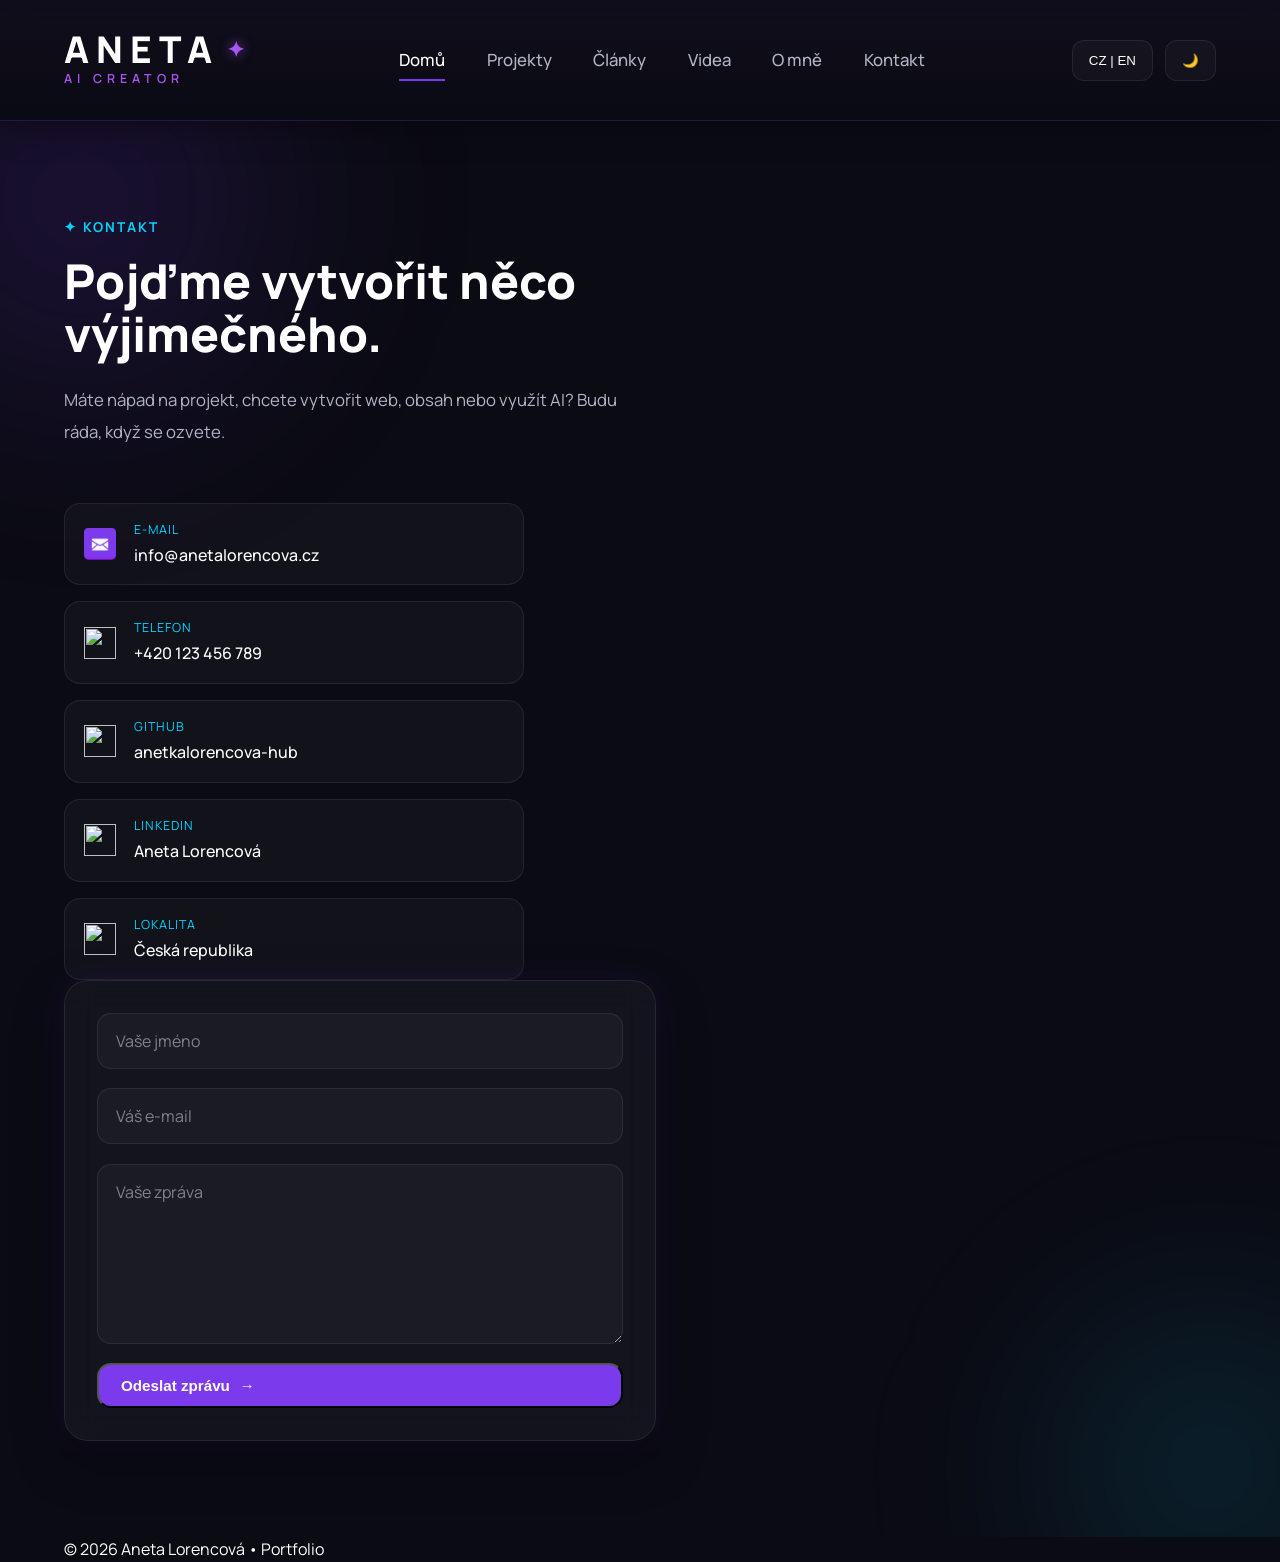
==== contact.html @ abfea2eb "o mně 1 verze" ====
<!DOCTYPE html>
<html lang="cs">

<head>

    <!-- =====================================
         ZÁKLADNÍ NASTAVENÍ STRÁNKY
    ====================================== -->

    <meta charset="UTF-8">
    <meta name="viewport" content="width=device-width, initial-scale=1.0">

    <title>Kontakt | Aneta Lorencová</title>

    <!-- =====================================
         CSS
    ====================================== -->

<!-- =========================
         GOOGLE FONTS
    ========================= -->

    <link rel="preconnect" href="https://fonts.googleapis.com">

    <link rel="preconnect"
        href="https://fonts.gstatic.com"
        crossorigin>

    <link href="https://fonts.googleapis.com/css2?family=Manrope:wght@200..800&display=swap"
        rel="stylesheet">

    <link rel="stylesheet" href="css/style.css">

</head>

<body>

<!-- =========================
         HEADER
    ========================= -->

    <header class="header">

        <div class="container">

            <!-- Logo (název + malý podnadpis "AI CREATOR") -->

            <a href="index.html" class="logo">

                <span class="logo-name">
                    ANETA
                    <span class="logo-star">✦</span>
                </span>

                <span class="logo-sub">AI CREATOR</span>

            </a>

            <!-- Navigace -->

            <nav class="navigation">

                <a href="index.html" class="active">Domů</a>
                <a href="projekty.html">Projekty</a>
                <a href="clanky.html">Články</a>
                <a href="videa.html">Videa</a>
                <a href="o-mne.html">O mně</a>
                <a href="contact.html">Kontakt</a>

            </nav>

            <!-- Pravá část headeru -->

            <div class="header-right">

                <button class="language-button">
                    CZ | EN
                </button>

                <button
                    class="theme-button"
                    aria-label="Přepnout barevný režim">

                    🌙

                </button>

                <!-- Ikona menu – viditelná JEN na mobilu (řeší mobile.css) -->
                <button class="menu-button" aria-label="Menu">
                    <img src="images/icons/menu.png" alt="Menu">
                </button>

            </div>

        </div>

    </header>

<!-- =====================================
     HLAVNÍ OBSAH
====================================== -->

<main>

    <section class="contact">

        <div class="container">

            <div class="contact-container">

                <!-- LEVÁ ČÁST -->

                <div class="contact-content">

                    <span class="section-label">✦ Kontakt</span>

                    <h2 class="section-title">
                        Pojďme vytvořit něco výjimečného.
                    </h2>

                    <p>
                        Máte nápad na projekt, chcete vytvořit web,
                        obsah nebo využít AI?
                        Budu ráda, když se ozvete.
                    </p>

                    <div class="contact-info">

    <a href="mailto:info@anetalorencova.cz" class="contact-item">
        <img src="images/icons/contact.png" alt="">
        <div class="contact-text">
            <span>E-mail</span>
            <strong>info@anetalorencova.cz</strong>
        </div>
    </a>

    <a href="tel:+420123456789" class="contact-item">
        <img src="img/icons/phone.svg" alt="">
        <div class="contact-text">
            <span>Telefon</span>
            <strong>+420 123 456 789</strong>
        </div>
    </a>

    <a href="https://github.com/anetkalorencova-hub" target="_blank" rel="noopener" class="contact-item">
        <img src="img/icons/github.svg" alt="">
        <div class="contact-text">
            <span>GitHub</span>
            <strong>anetkalorencova-hub</strong>
        </div>
    </a>

    <a href="https://linkedin.com/in/tvuj-profil" target="_blank" rel="noopener" class="contact-item">
        <img src="img/icons/linkedin.svg" alt="">
        <div class="contact-text">
            <span>LinkedIn</span>
            <strong>Aneta Lorencová</strong>
        </div>
    </a>

    <div class="contact-item contact-item--static">
        <img src="img/icons/location.svg" alt="">
        <div class="contact-text">
            <span>Lokalita</span>
            <strong>Česká republika</strong>
        </div>
    </div>

</div>

                <!-- FORMULÁŘ -->

                <div class="contact-form">

                    <form>

                        <input type="text" placeholder="Vaše jméno" required>

                        <input type="email" placeholder="Váš e-mail" required>

                        <textarea placeholder="Vaše zpráva" required></textarea>

                        <button type="submit" class="btn btn-primary">
                            Odeslat zprávu
                            <span>→</span>
                        </button>

                    </form>

                </div>

            </div>

        </div>

    </section>

</main>
<!-- =====================================
     FOOTER
====================================== -->

<footer class="footer">

    <div class="container">

        <p>
            © 2026 Aneta Lorencová • Portfolio
        </p>

    </div>

</footer>

</body>

</html>
---- css/style.css ----
/*========================================================
  PORTFOLIO ANETY LORENCOVÉ
  Verze: 0.2.1
========================================================*/

/*========================================================
  BASE
========================================================*/

@import url("./base/reset.css");
@import url("./base/variables.css");
@import url("./base/base.css");

/*========================================================
  LAYOUT
========================================================*/

@import url("./layout/container.css");
@import url("./layout/header.css");

/*========================================================
  COMPONENTS
========================================================*/

@import url("./components/button.css");
@import url("./components/section-title.css");

/*========================================================
  SECTIONS
========================================================*/

@import url("./sections/hero.css");
@import url("./sections/work.css");
@import url("./sections/about.css");
@import url("./sections/contact.css");


/*========================================================
  RESPONSIVE
========================================================*/

@import url("./responsive/tablet.css");
@import url("./responsive/mobile.css");
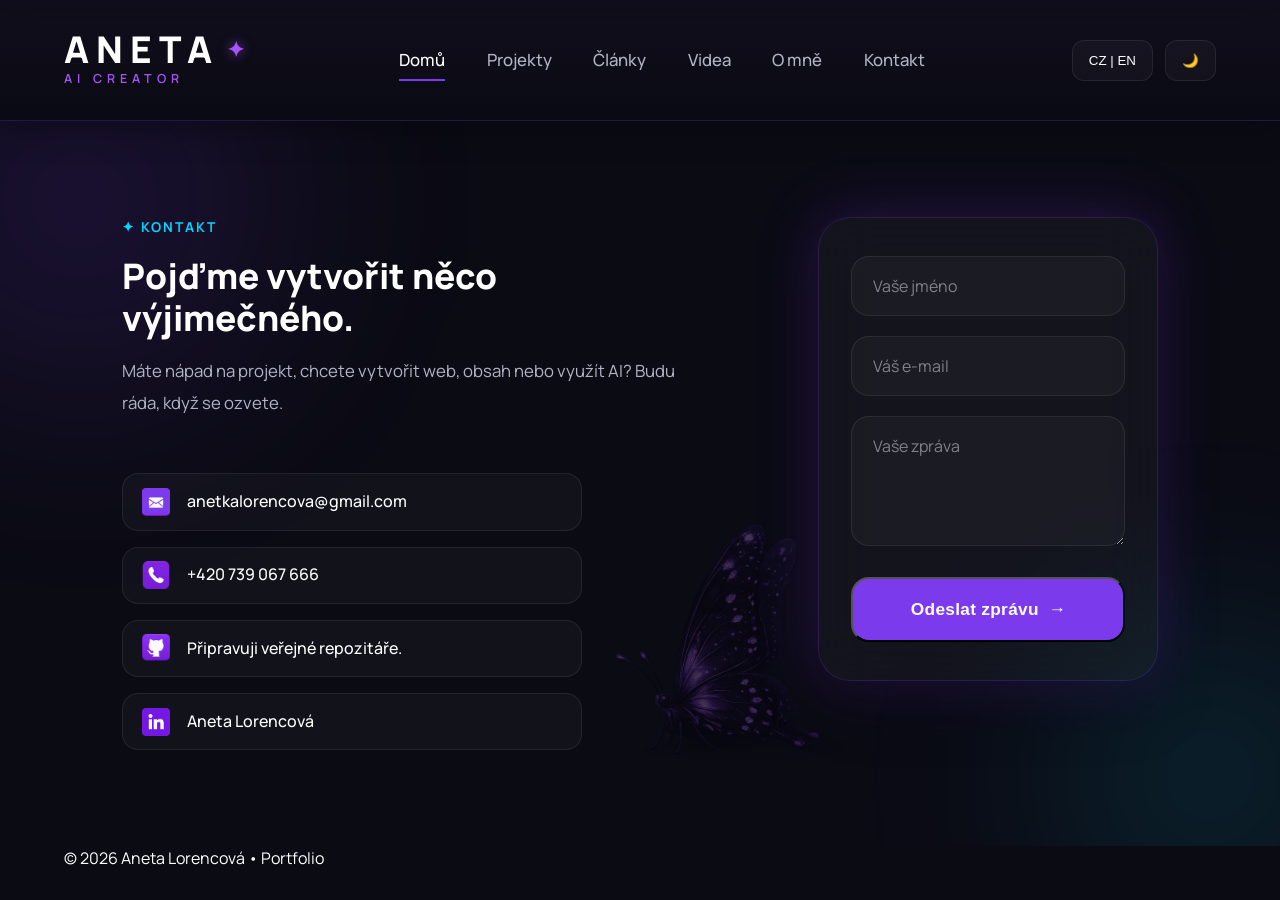
==== commit 17487025: "kontakty" ====
--- a/contact.html
+++ b/contact.html
@@ -104,6 +104,8 @@
 
     <section class="contact">
 
+    <div class="container">
+
         <div class="container">
 
             <div class="contact-container">
@@ -124,49 +126,41 @@
                         Budu ráda, když se ozvete.
                     </p>
 
+<img src="images/contact/butterfly.png" alt="" class="butterfly">
+
                     <div class="contact-info">
 
     <a href="mailto:info@anetalorencova.cz" class="contact-item">
-        <img src="images/icons/contact.png" alt="">
-        <div class="contact-text">
-            <span>E-mail</span>
-            <strong>info@anetalorencova.cz</strong>
+        <img src="images/icons/contact.png" alt="E-mail">
+        <div class="contact-text">
+            <strong>anetkalorencova@gmail.com</strong>
         </div>
     </a>
 
     <a href="tel:+420123456789" class="contact-item">
-        <img src="img/icons/phone.svg" alt="">
-        <div class="contact-text">
-            <span>Telefon</span>
-            <strong>+420 123 456 789</strong>
-        </div>
-    </a>
-
-    <a href="https://github.com/anetkalorencova-hub" target="_blank" rel="noopener" class="contact-item">
-        <img src="img/icons/github.svg" alt="">
-        <div class="contact-text">
-            <span>GitHub</span>
-            <strong>anetkalorencova-hub</strong>
-        </div>
-    </a>
-
-    <a href="https://linkedin.com/in/tvuj-profil" target="_blank" rel="noopener" class="contact-item">
-        <img src="img/icons/linkedin.svg" alt="">
-        <div class="contact-text">
-            <span>LinkedIn</span>
+        <img src="images/icons/phone.png" alt="Telefon">
+        <div class="contact-text">
+            <strong>+420 739 067 666</strong>
+        </div>
+    </a>
+
+    <a href="" target="_blank" rel="noopener" class="contact-item">
+        <img src="images/icons/github.png" alt="GitHub">
+        <div class="contact-text">
+            <strong>Připravuji veřejné repozitáře.</strong>
+        </div>
+    </a>
+
+    <a href="https://www.linkedin.com/in/aneta-lorencov%C3%A1-1a93b7387/" target="_blank" rel="noopener" class="contact-item">
+        <img src="images/icons/linkedin.png" alt="LinkedIn">
+        <div class="contact-text">
             <strong>Aneta Lorencová</strong>
         </div>
     </a>
 
-    <div class="contact-item contact-item--static">
-        <img src="img/icons/location.svg" alt="">
-        <div class="contact-text">
-            <span>Lokalita</span>
-            <strong>Česká republika</strong>
-        </div>
-    </div>
-
 </div>
+
+                </div>
 
                 <!-- FORMULÁŘ -->
 
--- a/css/style.css
+++ b/css/style.css
@@ -33,6 +33,7 @@
 @import url("./sections/work.css");
 @import url("./sections/about.css");
 @import url("./sections/contact.css");
+@import url("./sections/services.css");
 
 
 /*========================================================
